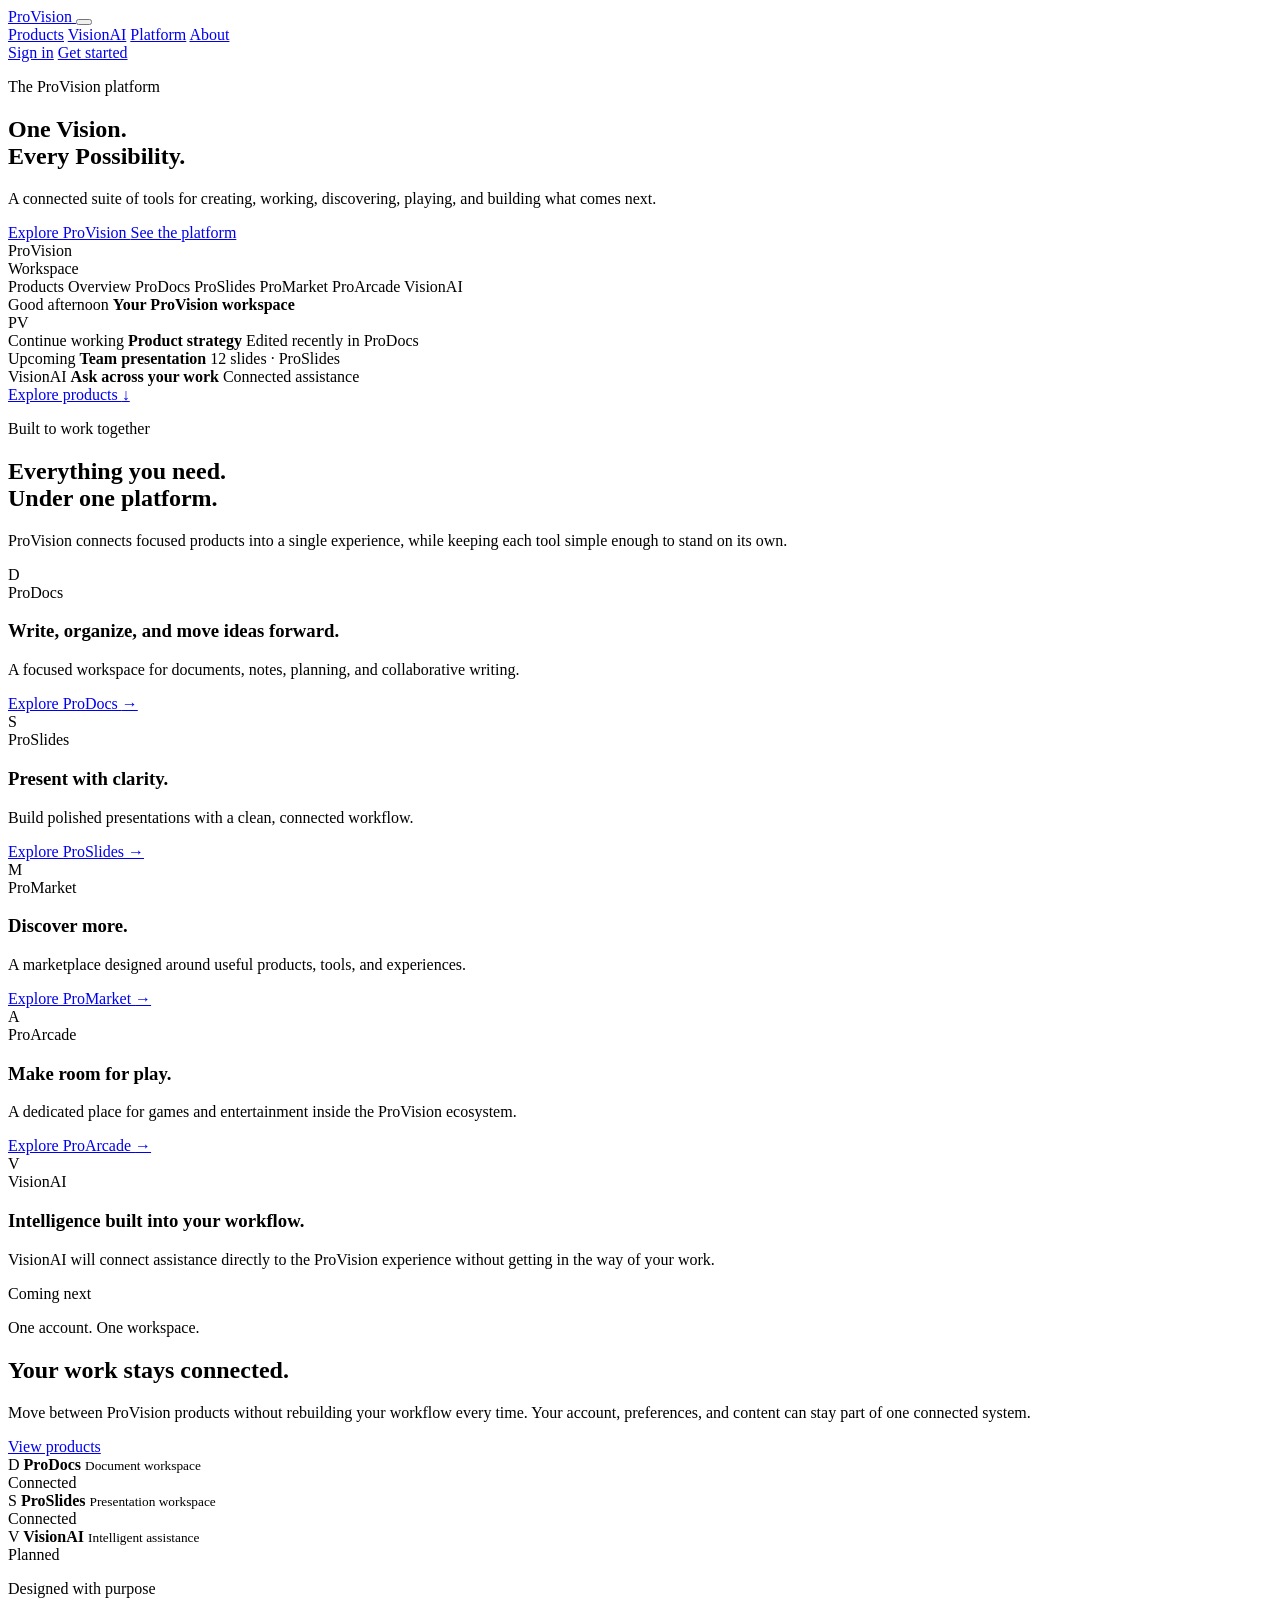
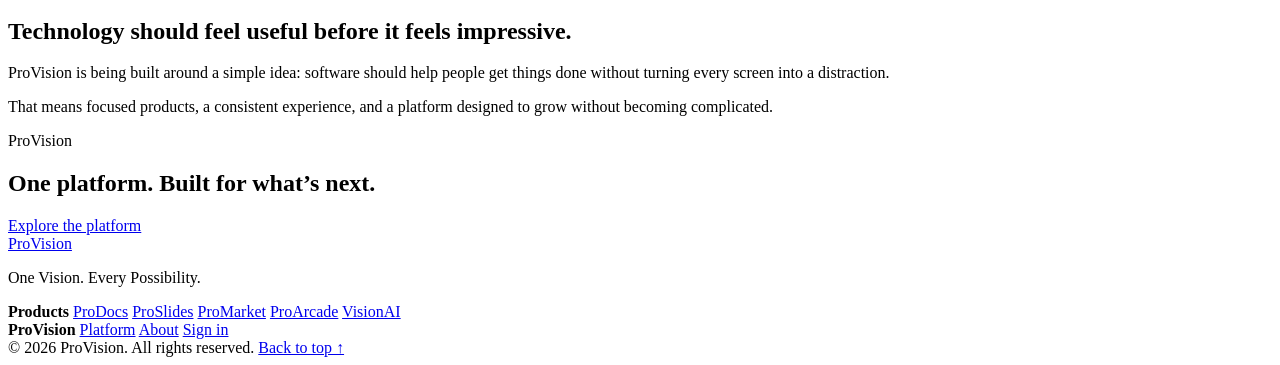
==== index.html @ f3e0b988 "Create index.html for ProVision platform layout This HTML file serves as the main structure for the " ====
<!DOCTYPE html>
<html lang="en">
<head>
  <meta charset="UTF-8" />
  <meta name="viewport" content="width=device-width, initial-scale=1.0" />
  <meta
    name="description"
    content="ProVision brings productivity, creativity, AI, and entertainment into one connected platform."
  />
  <meta name="theme-color" content="#081826" />

  <title>ProVision — One Vision. Every Possibility.</title>

  <link rel="preconnect" href="https://fonts.googleapis.com" />
  <link rel="preconnect" href="https://fonts.gstatic.com" crossorigin />

  <link
    href="https://fonts.googleapis.com/css2?family=Inter:wght@400;500;600;700;800&display=swap"
    rel="stylesheet"
  />

  <link rel="stylesheet" href="styles.css" />
</head>

<body>
  <!-- =========================
       HEADER
  ========================== -->

  <header class="site-header" id="top">
    <div class="shell header-inner">

      <a class="brand" href="#top" aria-label="ProVision home">
        <span class="brand-mark" aria-hidden="true">
          <span></span>
        </span>

        <span class="brand-name">ProVision</span>
      </a>

      <button
        class="menu-toggle"
        id="menuToggle"
        type="button"
        aria-label="Open navigation"
        aria-expanded="false"
        aria-controls="primaryNavigation"
      >
        <span></span>
        <span></span>
      </button>

      <nav
        class="primary-nav"
        id="primaryNavigation"
        aria-label="Primary navigation"
      >
        <a href="#products">Products</a>
        <a href="#visionai">VisionAI</a>
        <a href="#platform">Platform</a>
        <a href="#about">About</a>
      </nav>

      <div class="header-actions">
        <a class="text-link" href="#signin">Sign in</a>

        <a class="button button-small button-primary" href="#products">
          Get started
        </a>
      </div>

    </div>
  </header>


  <main>

    <!-- =========================
         HERO
    ========================== -->

    <section class="hero section-dark">

      <div class="shell hero-inner">

        <div class="hero-copy">

          <p class="eyebrow">
            The ProVision platform
          </p>

          <h1>
            One Vision.<br />
            Every Possibility.
          </h1>

          <p class="hero-description">
            A connected suite of tools for creating, working,
            discovering, playing, and building what comes next.
          </p>

          <div class="hero-actions">

            <a class="button button-primary" href="#products">
              Explore ProVision
            </a>

            <a class="button button-secondary" href="#platform">
              See the platform
            </a>

          </div>

        </div>


        <!-- PRODUCT PREVIEW -->

        <div
          class="hero-product-stage"
          aria-label="Preview of ProVision products"
        >

          <div class="stage-window">

            <div class="stage-topbar">

              <div class="stage-brand">

                <span class="mini-mark"></span>

                <span>
                  ProVision
                </span>

              </div>

              <div class="stage-status">
                Workspace
              </div>

            </div>


            <div class="stage-body">

              <aside
                class="stage-sidebar"
                aria-hidden="true"
              >

                <span class="stage-sidebar-title">
                  Products
                </span>

                <span class="stage-nav-item active">
                  Overview
                </span>

                <span class="stage-nav-item">
                  ProDocs
                </span>

                <span class="stage-nav-item">
                  ProSlides
                </span>

                <span class="stage-nav-item">
                  ProMarket
                </span>

                <span class="stage-nav-item">
                  ProArcade
                </span>

                <span class="stage-nav-item">
                  VisionAI
                </span>

              </aside>


              <div class="stage-content">

                <div class="stage-content-heading">

                  <div>

                    <span class="stage-kicker">
                      Good afternoon
                    </span>

                    <strong>
                      Your ProVision workspace
                    </strong>

                  </div>

                  <span class="stage-avatar">
                    PV
                  </span>

                </div>


                <div class="stage-grid">

                  <div class="stage-card stage-card-large">

                    <span class="stage-label">
                      Continue working
                    </span>

                    <strong>
                      Product strategy
                    </strong>

                    <span class="stage-muted">
                      Edited recently in ProDocs
                    </span>

                    <div
                      class="document-lines"
                      aria-hidden="true"
                    >
                      <span></span>
                      <span></span>
                      <span></span>
                      <span></span>
                    </div>

                  </div>


                  <div class="stage-card">

                    <span class="stage-label">
                      Upcoming
                    </span>

                    <strong>
                      Team presentation
                    </strong>

                    <span class="stage-muted">
                      12 slides · ProSlides
                    </span>

                  </div>


                  <div class="stage-card">

                    <span class="stage-label">
                      VisionAI
                    </span>

                    <strong>
                      Ask across your work
                    </strong>

                    <span class="stage-muted">
                      Connected assistance
                    </span>

                  </div>

                </div>

              </div>

            </div>

          </div>

        </div>


        <a
          class="hero-scroll"
          href="#products"
          aria-label="Scroll to products"
        >

          <span>
            Explore products
          </span>

          <span
            class="scroll-arrow"
            aria-hidden="true"
          >
            ↓
          </span>

        </a>

      </div>

    </section>


    <!-- =========================
         PRODUCTS
    ========================== -->

    <section
      class="products-section"
      id="products"
    >

      <div class="shell">

        <div class="section-heading section-heading-split">

          <div>

            <p class="eyebrow eyebrow-dark">
              Built to work together
            </p>

            <h2>
              Everything you need.<br />
              Under one platform.
            </h2>

          </div>


          <p>
            ProVision connects focused products into a single
            experience, while keeping each tool simple enough
            to stand on its own.
          </p>

        </div>


        <div class="product-grid">

          <!-- PRODOCS -->

          <article class="product-card product-card-featured">

            <div class="product-icon">
              D
            </div>

            <div class="product-card-copy">

              <span class="product-name">
                ProDocs
              </span>

              <h3>
                Write, organize, and move ideas forward.
              </h3>

              <p>
                A focused workspace for documents, notes,
                planning, and collaborative writing.
              </p>

            </div>

            <a href="#" class="card-link">
              Explore ProDocs
              <span>→</span>
            </a>

          </article>


          <!-- PROSLIDES -->

          <article class="product-card">

            <div class="product-icon">
              S
            </div>

            <div class="product-card-copy">

              <span class="product-name">
                ProSlides
              </span>

              <h3>
                Present with clarity.
              </h3>

              <p>
                Build polished presentations with a clean,
                connected workflow.
              </p>

            </div>

            <a href="#" class="card-link">
              Explore ProSlides
              <span>→</span>
            </a>

          </article>


          <!-- PROMARKET -->

          <article class="product-card">

            <div class="product-icon">
              M
            </div>

            <div class="product-card-copy">

              <span class="product-name">
                ProMarket
              </span>

              <h3>
                Discover more.
              </h3>

              <p>
                A marketplace designed around useful products,
                tools, and experiences.
              </p>

            </div>

            <a href="#" class="card-link">
              Explore ProMarket
              <span>→</span>
            </a>

          </article>


          <!-- PROARCADE -->

          <article class="product-card">

            <div class="product-icon">
              A
            </div>

            <div class="product-card-copy">

              <span class="product-name">
                ProArcade
              </span>

              <h3>
                Make room for play.
              </h3>

              <p>
                A dedicated place for games and entertainment
                inside the ProVision ecosystem.
              </p>

            </div>

            <a href="#" class="card-link">
              Explore ProArcade
              <span>→</span>
            </a>

          </article>


          <!-- VISION AI -->

          <article
            class="product-card product-card-ai"
            id="visionai"
          >

            <div class="product-icon">
              V
            </div>

            <div class="product-card-copy">

              <span class="product-name">
                VisionAI
              </span>

              <h3>
                Intelligence built into your workflow.
              </h3>

              <p>
                VisionAI will connect assistance directly
                to the ProVision experience without getting
                in the way of your work.
              </p>

            </div>

            <span class="status-pill">
              Coming next
            </span>

          </article>

        </div>

      </div>

    </section>


    <!-- =========================
         PLATFORM
    ========================== -->

    <section
      class="platform-section section-dark"
      id="platform"
    >

      <div class="shell platform-grid">

        <div class="platform-copy">

          <p class="eyebrow">
            One account. One workspace.
          </p>

          <h2>
            Your work stays connected.
          </h2>

          <p>
            Move between ProVision products without rebuilding
            your workflow every time. Your account, preferences,
            and content can stay part of one connected system.
          </p>

          <a
            class="button button-secondary"
            href="#products"
          >
            View products
          </a>

        </div>


        <div class="platform-panel">

          <div class="connection-row">

            <div class="connection-product">

              <span class="connection-icon">
                D
              </span>

              <span>

                <strong>
                  ProDocs
                </strong>

                <small>
                  Document workspace
                </small>

              </span>

            </div>

            <span class="connection-state">
              Connected
            </span>

          </div>


          <div class="connection-row">

            <div class="connection-product">

              <span class="connection-icon">
                S
              </span>

              <span>

                <strong>
                  ProSlides
                </strong>

                <small>
                  Presentation workspace
                </small>

              </span>

            </div>

            <span class="connection-state">
              Connected
            </span>

          </div>


          <div class="connection-row">

            <div class="connection-product">

              <span class="connection-icon">
                V
              </span>

              <span>

                <strong>
                  VisionAI
                </strong>

                <small>
                  Intelligent assistance
                </small>

              </span>

            </div>

            <span class="connection-state connection-state-muted">
              Planned
            </span>

          </div>

        </div>

      </div>

    </section>


    <!-- =========================
         ABOUT
    ========================== -->

    <section
      class="about-section"
      id="about"
    >

      <div class="shell about-grid">

        <div>

          <p class="eyebrow eyebrow-dark">
            Designed with purpose
          </p>

          <h2>
            Technology should feel useful before it feels impressive.
          </h2>

        </div>


        <div class="about-copy">

          <p>
            ProVision is being built around a simple idea:
            software should help people get things done without
            turning every screen into a distraction.
          </p>

          <p>
            That means focused products, a consistent experience,
            and a platform designed to grow without becoming
            complicated.
          </p>

        </div>

      </div>

    </section>


    <!-- =========================
         CTA
    ========================== -->

    <section class="cta-section">

      <div class="shell">

        <div class="cta-panel">

          <div>

            <p class="eyebrow">
              ProVision
            </p>

            <h2>
              One platform. Built for what’s next.
            </h2>

          </div>

          <a
            class="button button-light"
            href="#products"
          >
            Explore the platform
          </a>

        </div>

      </div>

    </section>

  </main>


  <!-- =========================
       FOOTER
  ========================== -->

  <footer class="site-footer">

    <div class="shell footer-main">

      <div class="footer-brand">

        <a class="brand" href="#top">

          <span
            class="brand-mark"
            aria-hidden="true"
          >
            <span></span>
          </span>

          <span class="brand-name">
            ProVision
          </span>

        </a>

        <p>
          One Vision. Every Possibility.
        </p>

      </div>


      <div class="footer-links">

        <div>

          <strong>
            Products
          </strong>

          <a href="#products">ProDocs</a>
          <a href="#products">ProSlides</a>
          <a href="#products">ProMarket</a>
          <a href="#products">ProArcade</a>
          <a href="#visionai">VisionAI</a>

        </div>


        <div>

          <strong>
            ProVision
          </strong>

          <a href="#platform">Platform</a>
          <a href="#about">About</a>
          <a href="#signin">Sign in</a>

        </div>

      </div>

    </div>


    <div class="shell footer-bottom">

      <span>
        © 2026 ProVision. All rights reserved.
      </span>

      <a href="#top">
        Back to top ↑
      </a>

    </div>

  </footer>


  <script src="script.js"></script>
</body>
</html>
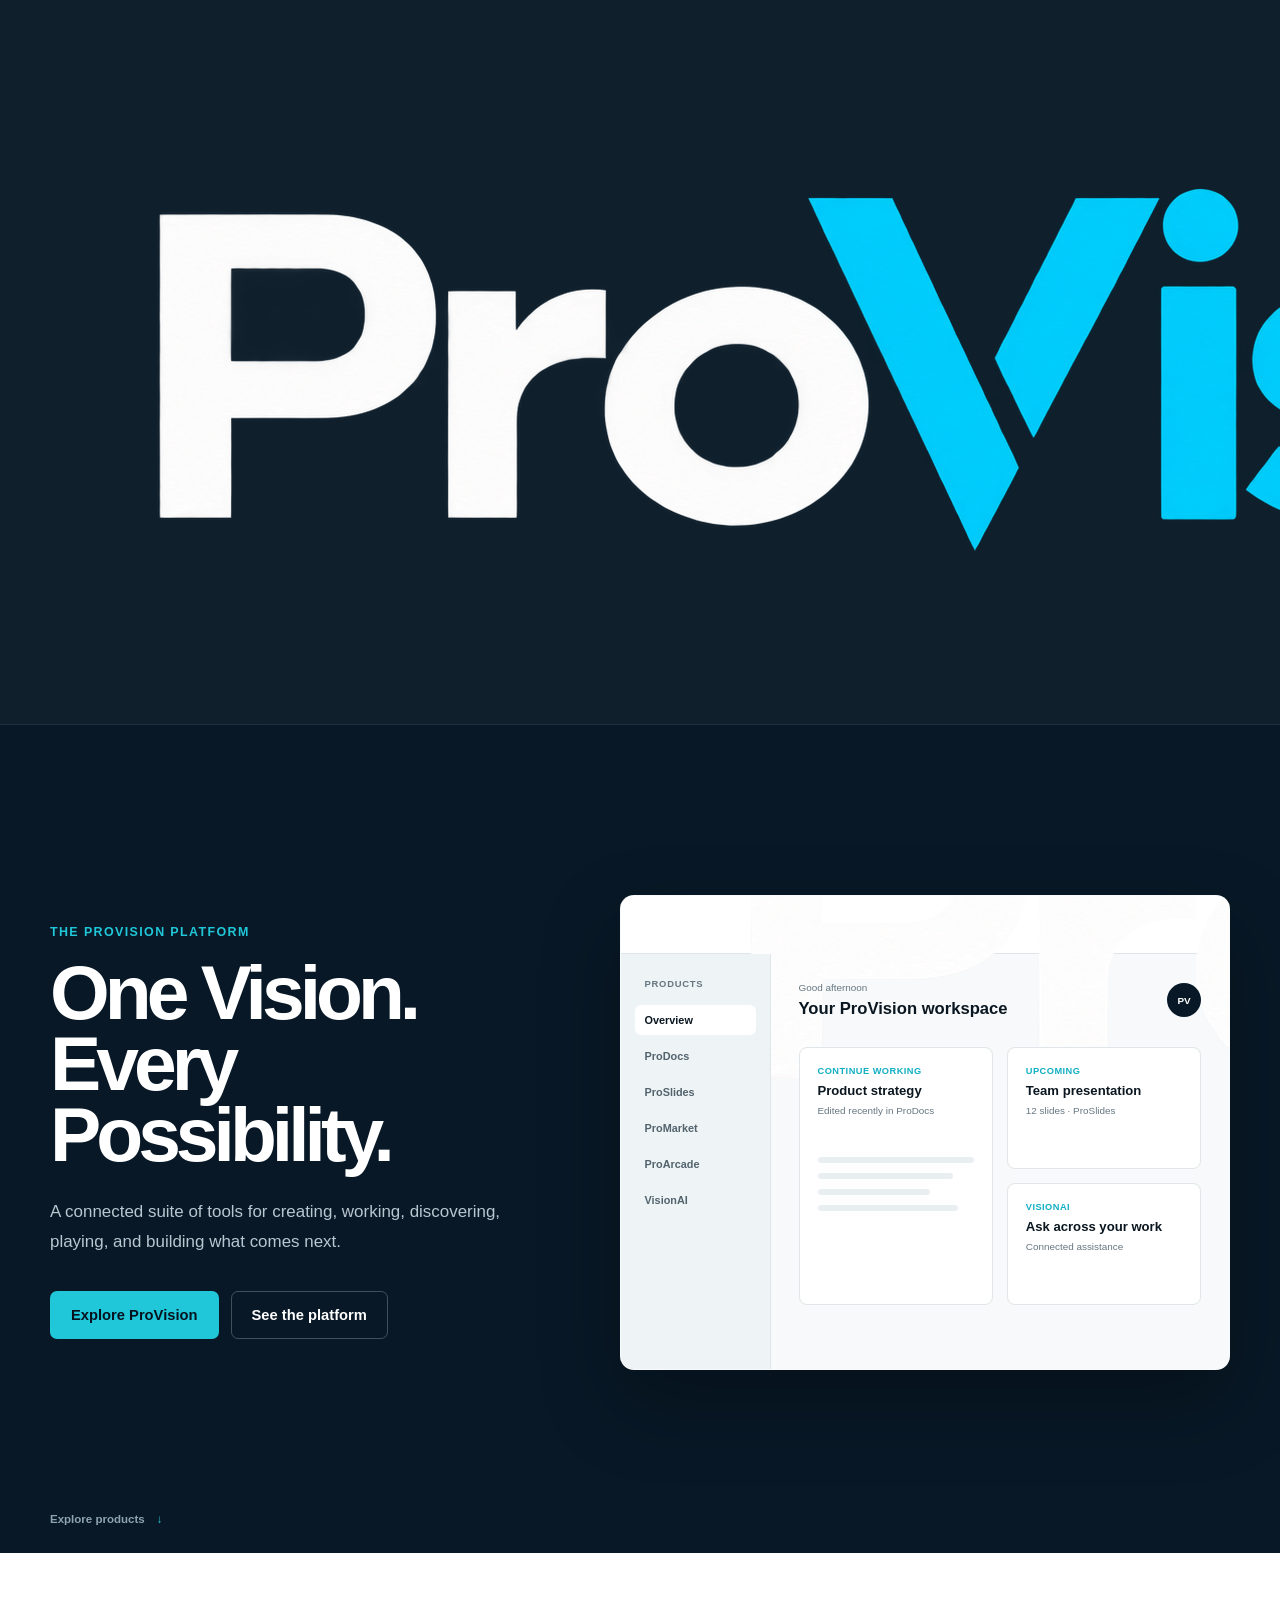
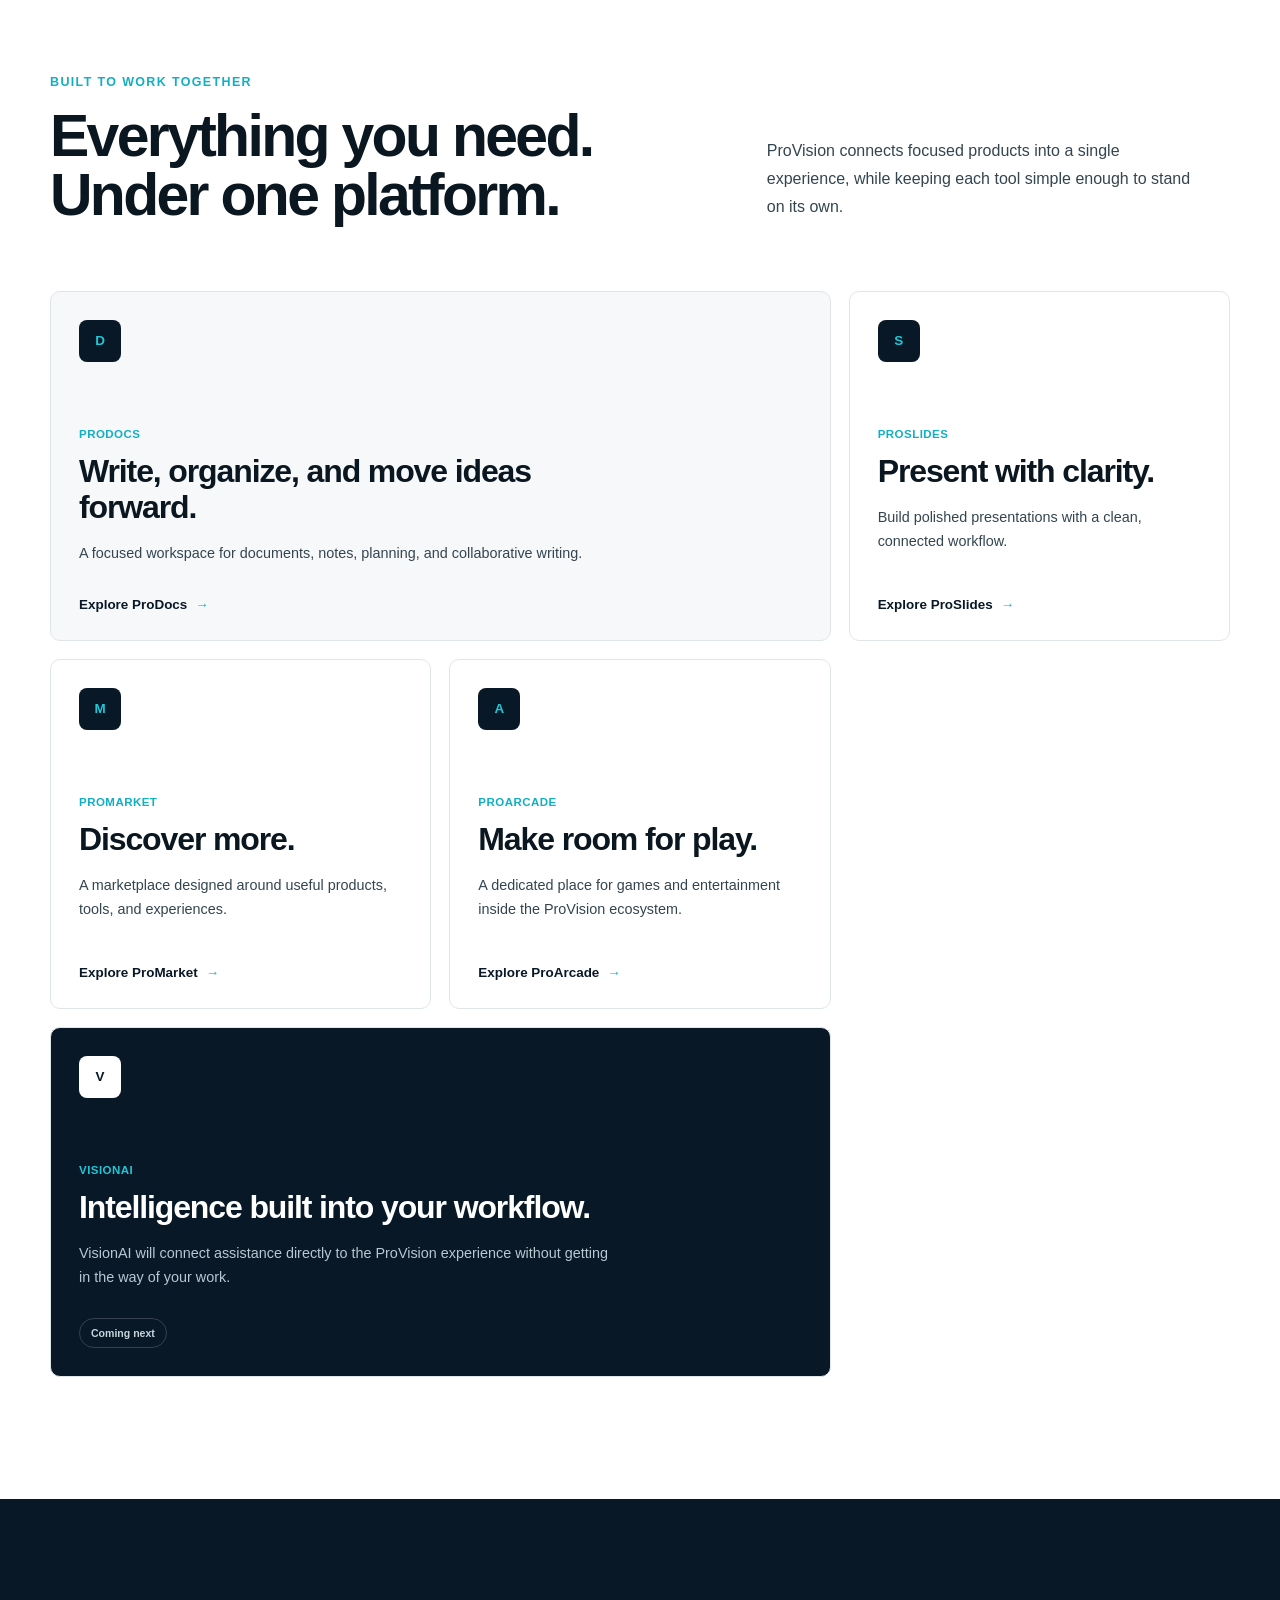
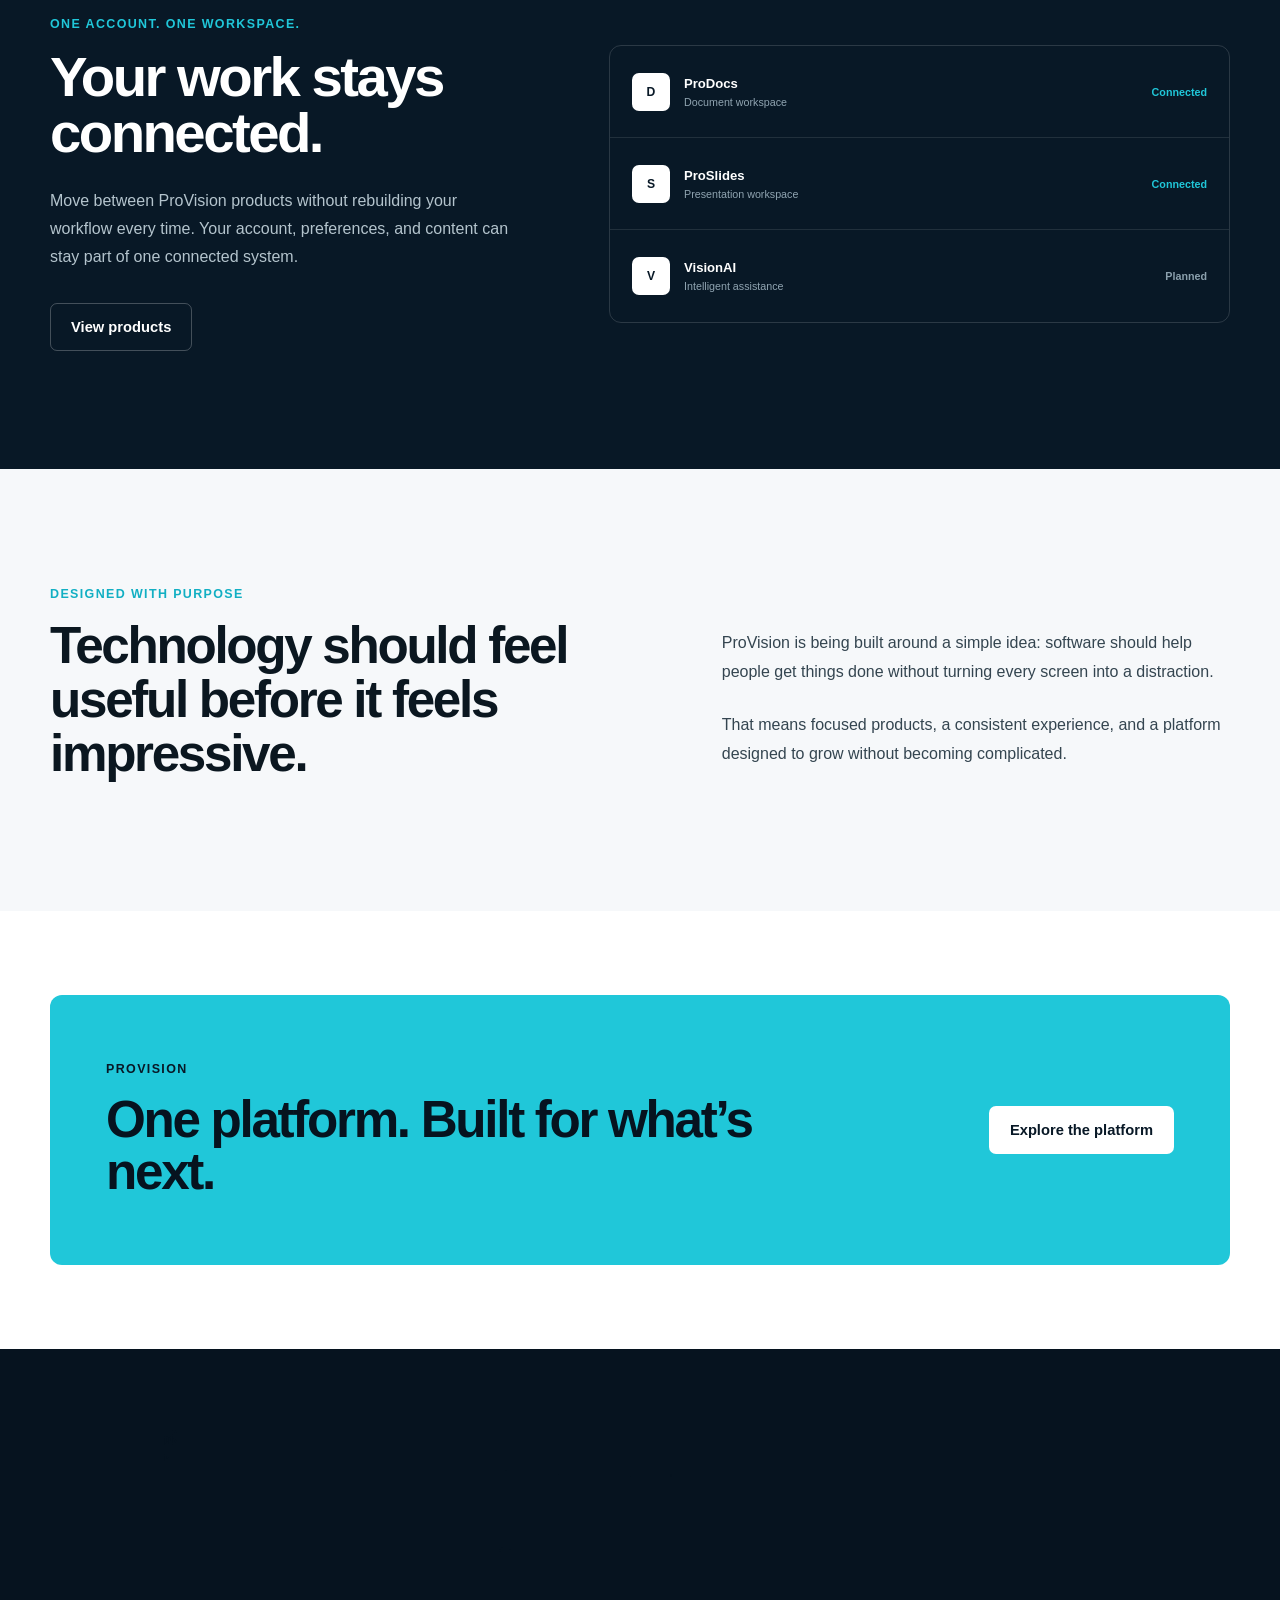
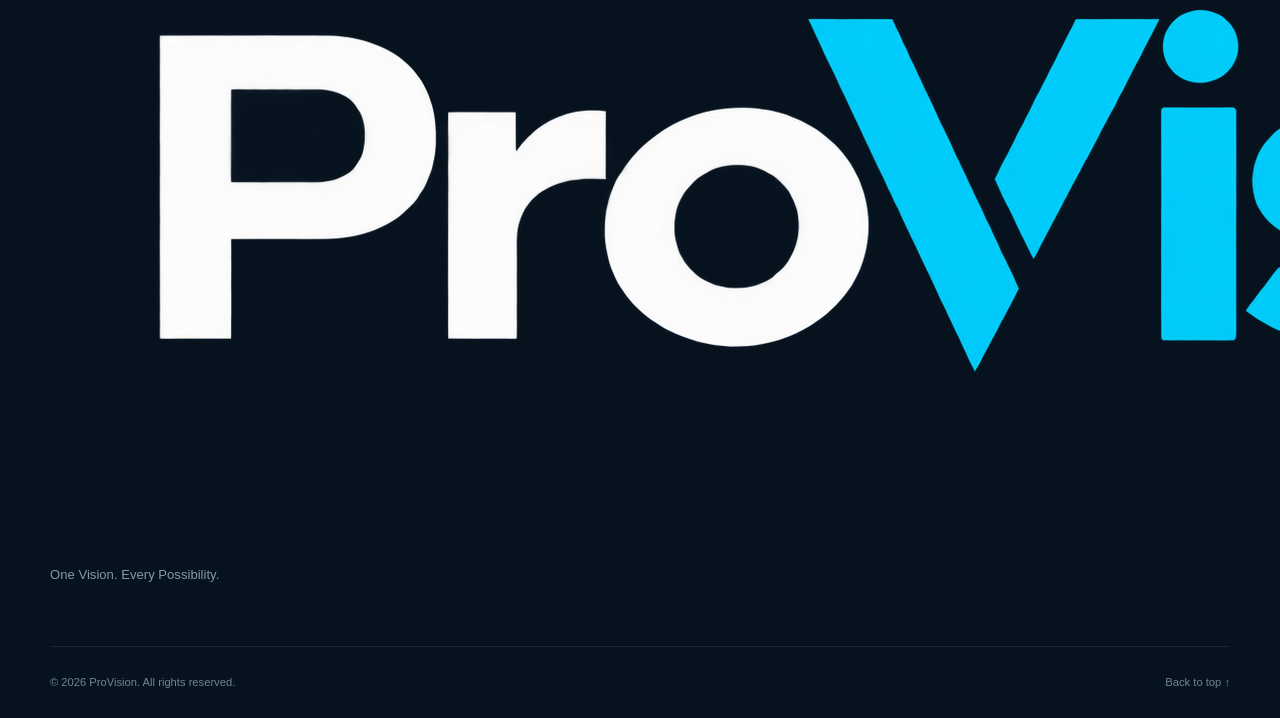
==== commit dbf80558: "Replace brand text with logo images and enhance nav Updated header and footer to use images instead " ====
--- a/index.html
+++ b/index.html
@@ -3,10 +3,12 @@
 <head>
   <meta charset="UTF-8" />
   <meta name="viewport" content="width=device-width, initial-scale=1.0" />
+
   <meta
     name="description"
     content="ProVision brings productivity, creativity, AI, and entertainment into one connected platform."
   />
+
   <meta name="theme-color" content="#081826" />
 
   <title>ProVision — One Vision. Every Possibility.</title>
@@ -23,20 +25,27 @@
 </head>
 
 <body>
+
   <!-- =========================
        HEADER
   ========================== -->
 
   <header class="site-header" id="top">
+
     <div class="shell header-inner">
 
-      <a class="brand" href="#top" aria-label="ProVision home">
-        <span class="brand-mark" aria-hidden="true">
-          <span></span>
-        </span>
-
-        <span class="brand-name">ProVision</span>
+      <a
+        class="brand"
+        href="#top"
+        aria-label="ProVision home"
+      >
+        <img
+          class="brand-logo"
+          src="provision-logo.png"
+          alt="ProVision"
+        />
       </a>
+
 
       <button
         class="menu-toggle"
@@ -46,31 +55,60 @@
         aria-expanded="false"
         aria-controls="primaryNavigation"
       >
+
         <span></span>
         <span></span>
+
       </button>
+
 
       <nav
         class="primary-nav"
         id="primaryNavigation"
         aria-label="Primary navigation"
       >
-        <a href="#products">Products</a>
-        <a href="#visionai">VisionAI</a>
-        <a href="#platform">Platform</a>
-        <a href="#about">About</a>
+
+        <a href="#products">
+          Products
+        </a>
+
+        <a href="#visionai">
+          VisionAI
+        </a>
+
+        <a href="#platform">
+          Platform
+        </a>
+
+        <a href="#about">
+          About
+        </a>
+
       </nav>
 
+
       <div class="header-actions">
-        <a class="text-link" href="#signin">Sign in</a>
-
-        <a class="button button-small button-primary" href="#products">
+
+        <a
+          class="text-link"
+          href="#signin"
+        >
+          Sign in
+        </a>
+
+        <a
+          class="button button-small button-primary"
+          href="#products"
+        >
           Get started
         </a>
+
       </div>
 
     </div>
+
   </header>
+
 
 
   <main>
@@ -101,17 +139,24 @@
 
           <div class="hero-actions">
 
-            <a class="button button-primary" href="#products">
+            <a
+              class="button button-primary"
+              href="#products"
+            >
               Explore ProVision
             </a>
 
-            <a class="button button-secondary" href="#platform">
+            <a
+              class="button button-secondary"
+              href="#platform"
+            >
               See the platform
             </a>
 
           </div>
 
         </div>
+
 
 
         <!-- PRODUCT PREVIEW -->
@@ -127,19 +172,25 @@
 
               <div class="stage-brand">
 
-                <span class="mini-mark"></span>
-
-                <span>
-                  ProVision
+                <span class="stage-logo-background">
+
+                  <img
+                    class="stage-logo"
+                    src="provision-logo.png"
+                    alt="ProVision"
+                  />
+
                 </span>
 
               </div>
+
 
               <div class="stage-status">
                 Workspace
               </div>
 
             </div>
+
 
 
             <div class="stage-body">
@@ -180,6 +231,7 @@
               </aside>
 
 
+
               <div class="stage-content">
 
                 <div class="stage-content-heading">
@@ -196,11 +248,13 @@
 
                   </div>
 
+
                   <span class="stage-avatar">
                     PV
                   </span>
 
                 </div>
+
 
 
                 <div class="stage-grid">
@@ -223,13 +277,16 @@
                       class="document-lines"
                       aria-hidden="true"
                     >
+
                       <span></span>
                       <span></span>
                       <span></span>
                       <span></span>
+
                     </div>
 
                   </div>
+
 
 
                   <div class="stage-card">
@@ -249,6 +306,7 @@
                   </div>
 
 
+
                   <div class="stage-card">
 
                     <span class="stage-label">
@@ -274,6 +332,7 @@
           </div>
 
         </div>
+
 
 
         <a
@@ -300,6 +359,7 @@
     </section>
 
 
+
     <!-- =========================
          PRODUCTS
     ========================== -->
@@ -336,6 +396,7 @@
         </div>
 
 
+
         <div class="product-grid">
 
           <!-- PRODOCS -->
@@ -363,12 +424,16 @@
 
             </div>
 
-            <a href="#" class="card-link">
+            <a
+              href="#"
+              class="card-link"
+            >
               Explore ProDocs
               <span>→</span>
             </a>
 
           </article>
+
 
 
           <!-- PROSLIDES -->
@@ -396,12 +461,16 @@
 
             </div>
 
-            <a href="#" class="card-link">
+            <a
+              href="#"
+              class="card-link"
+            >
               Explore ProSlides
               <span>→</span>
             </a>
 
           </article>
+
 
 
           <!-- PROMARKET -->
@@ -429,12 +498,16 @@
 
             </div>
 
-            <a href="#" class="card-link">
+            <a
+              href="#"
+              class="card-link"
+            >
               Explore ProMarket
               <span>→</span>
             </a>
 
           </article>
+
 
 
           <!-- PROARCADE -->
@@ -462,12 +535,16 @@
 
             </div>
 
-            <a href="#" class="card-link">
+            <a
+              href="#"
+              class="card-link"
+            >
               Explore ProArcade
               <span>→</span>
             </a>
 
           </article>
+
 
 
           <!-- VISION AI -->
@@ -510,6 +587,7 @@
       </div>
 
     </section>
+
 
 
     <!-- =========================
@@ -549,6 +627,7 @@
         </div>
 
 
+
         <div class="platform-panel">
 
           <div class="connection-row">
@@ -580,6 +659,7 @@
           </div>
 
 
+
           <div class="connection-row">
 
             <div class="connection-product">
@@ -609,6 +689,7 @@
           </div>
 
 
+
           <div class="connection-row">
 
             <div class="connection-product">
@@ -642,6 +723,7 @@
       </div>
 
     </section>
+
 
 
     <!-- =========================
@@ -687,6 +769,7 @@
       </div>
 
     </section>
+
 
 
     <!-- =========================
@@ -727,6 +810,7 @@
   </main>
 
 
+
   <!-- =========================
        FOOTER
   ========================== -->
@@ -737,18 +821,17 @@
 
       <div class="footer-brand">
 
-        <a class="brand" href="#top">
-
-          <span
-            class="brand-mark"
-            aria-hidden="true"
-          >
-            <span></span>
-          </span>
-
-          <span class="brand-name">
-            ProVision
-          </span>
+        <a
+          class="brand"
+          href="#top"
+          aria-label="ProVision home"
+        >
+
+          <img
+            class="brand-logo brand-logo-footer"
+            src="provision-logo.png"
+            alt="ProVision"
+          />
 
         </a>
 
@@ -757,6 +840,7 @@
         </p>
 
       </div>
+
 
 
       <div class="footer-links">
@@ -793,6 +877,7 @@
     </div>
 
 
+
     <div class="shell footer-bottom">
 
       <span>
@@ -809,5 +894,6 @@
 
 
   <script src="script.js"></script>
+
 </body>
 </html>
--- a/styles.css
+++ b/styles.css
@@ -0,0 +1,1818 @@
+/* =========================================================
+   PROVISION
+   Main Website
+
+   Brand:
+   Midnight Navy + Cyan + White
+   ========================================================= */
+
+:root {
+  --navy-950: #06131f;
+  --navy-900: #081826;
+  --navy-850: #0b1e2f;
+  --navy-800: #10283c;
+
+  --cyan-500: #20c7d9;
+  --cyan-600: #12afc3;
+  --cyan-100: #dffbff;
+
+  --white: #ffffff;
+  --off-white: #f6f8fa;
+  --surface: #ffffff;
+
+  --ink-900: #0b1720;
+  --ink-700: #344550;
+  --ink-500: #667781;
+
+  --border: #dfe6ea;
+
+  --max-width: 1180px;
+
+  --shadow-soft:
+    0 18px 45px rgba(4, 21, 34, 0.08);
+}
+
+
+/* =========================================================
+   BASE
+   ========================================================= */
+
+* {
+  box-sizing: border-box;
+}
+
+
+html {
+  scroll-behavior: smooth;
+}
+
+
+body {
+  margin: 0;
+  min-width: 320px;
+
+  background: var(--white);
+  color: var(--ink-900);
+
+  font-family:
+    "Inter",
+    -apple-system,
+    BlinkMacSystemFont,
+    "Segoe UI",
+    sans-serif;
+
+  -webkit-font-smoothing: antialiased;
+}
+
+
+body.menu-open {
+  overflow: hidden;
+}
+
+
+a {
+  color: inherit;
+  text-decoration: none;
+}
+
+
+button,
+a {
+  -webkit-tap-highlight-color: transparent;
+}
+
+
+button {
+  font: inherit;
+}
+
+
+.shell {
+  width: min(
+    calc(100% - 48px),
+    var(--max-width)
+  );
+
+  margin: 0 auto;
+}
+
+
+.section-dark {
+  background: var(--navy-900);
+  color: var(--white);
+}
+
+
+/* =========================================================
+   TYPOGRAPHY
+   ========================================================= */
+
+.eyebrow {
+  margin: 0 0 18px;
+
+  color: var(--cyan-500);
+
+  font-size: 0.78rem;
+  font-weight: 700;
+
+  letter-spacing: 0.11em;
+
+  text-transform: uppercase;
+}
+
+
+.eyebrow-dark {
+  color: var(--cyan-600);
+}
+
+
+/* =========================================================
+   BUTTONS
+   ========================================================= */
+
+.button {
+  display: inline-flex;
+
+  min-height: 48px;
+
+  align-items: center;
+  justify-content: center;
+
+  border: 1px solid transparent;
+  border-radius: 7px;
+
+  padding: 0 20px;
+
+  font-size: 0.92rem;
+  font-weight: 700;
+
+  transition:
+    background-color 160ms ease,
+    border-color 160ms ease,
+    color 160ms ease;
+}
+
+
+.button-small {
+  min-height: 40px;
+
+  padding: 0 16px;
+
+  font-size: 0.84rem;
+}
+
+
+.button-primary {
+  background: var(--cyan-500);
+  color: var(--navy-950);
+}
+
+
+.button-primary:hover {
+  background: #3ed1e0;
+}
+
+
+.button-secondary {
+  border-color:
+    rgba(255, 255, 255, 0.24);
+
+  background: transparent;
+
+  color: var(--white);
+}
+
+
+.button-secondary:hover {
+  border-color:
+    rgba(255, 255, 255, 0.42);
+
+  background:
+    rgba(255, 255, 255, 0.05);
+}
+
+
+.button-light {
+  background: var(--white);
+  color: var(--navy-900);
+}
+
+
+.button-light:hover {
+  background: #eff4f6;
+}
+
+
+/* =========================================================
+   HEADER
+   ========================================================= */
+
+.site-header {
+  position: sticky;
+
+  z-index: 50;
+
+  top: 0;
+
+  border-bottom:
+    1px solid rgba(255, 255, 255, 0.08);
+
+  background:
+    rgba(8, 24, 38, 0.97);
+
+  color: var(--white);
+}
+
+
+.header-inner {
+  display: grid;
+
+  min-height: 72px;
+
+  grid-template-columns:
+    1fr
+    auto
+    1fr;
+
+  align-items: center;
+
+  gap: 26px;
+}
+
+
+/* BRAND */
+
+.brand {
+  display: inline-flex;
+
+  width: fit-content;
+
+  align-items: center;
+
+  gap: 11px;
+
+  font-weight: 800;
+}
+
+
+.brand-mark {
+  position: relative;
+
+  display: inline-flex;
+
+  width: 28px;
+  height: 28px;
+
+  align-items: center;
+  justify-content: center;
+
+  border:
+    2px solid var(--cyan-500);
+
+  border-radius: 50%;
+}
+
+
+.brand-mark::before,
+.brand-mark::after,
+.brand-mark span {
+  content: "";
+
+  position: absolute;
+
+  background: var(--cyan-500);
+}
+
+
+.brand-mark::before {
+  width: 2px;
+  height: 12px;
+
+  transform: rotate(45deg);
+}
+
+
+.brand-mark::after {
+  width: 2px;
+  height: 12px;
+
+  transform: rotate(-45deg);
+}
+
+
+.brand-mark span {
+  width: 6px;
+  height: 6px;
+
+  border-radius: 50%;
+}
+
+
+.brand-name {
+  font-size: 1rem;
+
+  letter-spacing: -0.02em;
+}
+
+
+/* NAVIGATION */
+
+.primary-nav {
+  display: flex;
+
+  align-items: center;
+
+  gap: 28px;
+}
+
+
+.primary-nav a,
+.text-link {
+  color: #d5e0e7;
+
+  font-size: 0.88rem;
+  font-weight: 600;
+
+  transition:
+    color 150ms ease;
+}
+
+
+.primary-nav a:hover,
+.text-link:hover {
+  color: var(--white);
+}
+
+
+.header-actions {
+  display: flex;
+
+  align-items: center;
+  justify-content: flex-end;
+
+  gap: 20px;
+}
+
+
+/* MOBILE MENU */
+
+.menu-toggle {
+  display: none;
+
+  width: 42px;
+  height: 42px;
+
+  align-items: center;
+  justify-content: center;
+
+  border: 0;
+
+  background: transparent;
+
+  cursor: pointer;
+}
+
+
+.menu-toggle span {
+  position: absolute;
+
+  width: 20px;
+  height: 2px;
+
+  background: var(--white);
+
+  transition:
+    transform 180ms ease;
+}
+
+
+.menu-toggle span:first-child {
+  transform:
+    translateY(-4px);
+}
+
+
+.menu-toggle span:last-child {
+  transform:
+    translateY(4px);
+}
+
+
+.menu-toggle[aria-expanded="true"]
+span:first-child {
+  transform:
+    rotate(45deg);
+}
+
+
+.menu-toggle[aria-expanded="true"]
+span:last-child {
+  transform:
+    rotate(-45deg);
+}
+
+
+/* =========================================================
+   HERO
+   ========================================================= */
+
+.hero {
+  overflow: hidden;
+}
+
+
+.hero-inner {
+  position: relative;
+
+  display: grid;
+
+  min-height:
+    calc(100vh - 72px);
+
+  grid-template-columns:
+    minmax(0, 0.9fr)
+    minmax(560px, 1.1fr);
+
+  align-items: center;
+
+  gap: 70px;
+
+  padding-top: 76px;
+  padding-bottom: 90px;
+}
+
+
+.hero-copy {
+  position: relative;
+
+  z-index: 2;
+}
+
+
+.hero h1 {
+  max-width: 720px;
+
+  margin: 0;
+
+  font-size:
+    clamp(
+      3.6rem,
+      6vw,
+      6.5rem
+    );
+
+  font-weight: 800;
+
+  letter-spacing: -0.065em;
+
+  line-height: 0.92;
+}
+
+
+.hero-description {
+  max-width: 600px;
+
+  margin:
+    28px
+    0
+    0;
+
+  color: #b8c7d0;
+
+  font-size: 1.06rem;
+
+  line-height: 1.75;
+}
+
+
+.hero-actions {
+  display: flex;
+
+  flex-wrap: wrap;
+
+  gap: 12px;
+
+  margin-top: 34px;
+}
+
+
+/* =========================================================
+   HERO PRODUCT PREVIEW
+   ========================================================= */
+
+.hero-product-stage {
+  position: relative;
+}
+
+
+.hero-product-stage::before {
+  content: "";
+
+  position: absolute;
+
+  width: 360px;
+  height: 360px;
+
+  top: 50%;
+  left: 45%;
+
+  border:
+    1px solid rgba(32, 199, 217, 0.15);
+
+  border-radius: 50%;
+
+  transform:
+    translate(-50%, -50%);
+}
+
+
+.stage-window {
+  position: relative;
+
+  overflow: hidden;
+
+  border:
+    1px solid rgba(255, 255, 255, 0.16);
+
+  border-radius: 14px;
+
+  background: #f7f9fa;
+
+  box-shadow:
+    0 32px 80px rgba(0, 0, 0, 0.26);
+
+  color: var(--ink-900);
+}
+
+
+/* TOPBAR */
+
+.stage-topbar {
+  display: flex;
+
+  height: 58px;
+
+  align-items: center;
+  justify-content: space-between;
+
+  border-bottom:
+    1px solid #dfe6e9;
+
+  padding: 0 20px;
+
+  background: var(--white);
+}
+
+
+.stage-brand {
+  display: inline-flex;
+
+  align-items: center;
+
+  gap: 9px;
+
+  font-size: 0.78rem;
+  font-weight: 800;
+}
+
+
+.mini-mark {
+  width: 10px;
+  height: 10px;
+
+  border:
+    2px solid var(--cyan-600);
+
+  border-radius: 50%;
+}
+
+
+.stage-status {
+  color: var(--ink-500);
+
+  font-size: 0.68rem;
+  font-weight: 600;
+}
+
+
+/* BODY */
+
+.stage-body {
+  display: grid;
+
+  min-height: 415px;
+
+  grid-template-columns:
+    150px
+    1fr;
+}
+
+
+/* SIDEBAR */
+
+.stage-sidebar {
+  display: flex;
+
+  flex-direction: column;
+
+  gap: 6px;
+
+  border-right:
+    1px solid #dfe6e9;
+
+  padding: 24px 14px;
+
+  background: #eef3f5;
+}
+
+
+.stage-sidebar-title {
+  margin:
+    0
+    10px
+    10px;
+
+  color: var(--ink-500);
+
+  font-size: 0.59rem;
+  font-weight: 800;
+
+  letter-spacing: 0.08em;
+
+  text-transform: uppercase;
+}
+
+
+.stage-nav-item {
+  border-radius: 6px;
+
+  padding: 9px 10px;
+
+  color: #52636d;
+
+  font-size: 0.68rem;
+  font-weight: 600;
+}
+
+
+.stage-nav-item.active {
+  background: var(--white);
+
+  color: var(--ink-900);
+}
+
+
+/* CONTENT */
+
+.stage-content {
+  padding: 28px;
+}
+
+
+.stage-content-heading {
+  display: flex;
+
+  align-items: center;
+  justify-content: space-between;
+
+  gap: 18px;
+}
+
+
+.stage-content-heading > div {
+  display: flex;
+
+  flex-direction: column;
+
+  gap: 6px;
+}
+
+
+.stage-kicker {
+  color: var(--ink-500);
+
+  font-size: 0.62rem;
+}
+
+
+.stage-content-heading strong {
+  font-size: 1.04rem;
+}
+
+
+.stage-avatar {
+  display: inline-flex;
+
+  width: 34px;
+  height: 34px;
+
+  align-items: center;
+  justify-content: center;
+
+  border-radius: 50%;
+
+  background: var(--navy-900);
+
+  color: var(--white);
+
+  font-size: 0.62rem;
+  font-weight: 800;
+}
+
+
+.stage-grid {
+  display: grid;
+
+  grid-template-columns:
+    1fr
+    1fr;
+
+  gap: 14px;
+
+  margin-top: 28px;
+}
+
+
+.stage-card {
+  display: flex;
+
+  min-height: 122px;
+
+  flex-direction: column;
+
+  gap: 7px;
+
+  border:
+    1px solid #dfe5e8;
+
+  border-radius: 8px;
+
+  padding: 18px;
+
+  background: var(--white);
+}
+
+
+.stage-card-large {
+  grid-row: span 2;
+
+  min-height: 258px;
+}
+
+
+.stage-label {
+  color: var(--cyan-600);
+
+  font-size: 0.58rem;
+  font-weight: 800;
+
+  letter-spacing: 0.05em;
+
+  text-transform: uppercase;
+}
+
+
+.stage-card strong {
+  font-size: 0.82rem;
+}
+
+
+.stage-muted {
+  color: var(--ink-500);
+
+  font-size: 0.62rem;
+}
+
+
+/* FAKE DOCUMENT */
+
+.document-lines {
+  display: flex;
+
+  flex-direction: column;
+
+  gap: 10px;
+
+  margin-top: 34px;
+}
+
+
+.document-lines span {
+  display: block;
+
+  height: 6px;
+
+  border-radius: 10px;
+
+  background: #e9eef0;
+}
+
+
+.document-lines span:nth-child(2) {
+  width: 87%;
+}
+
+
+.document-lines span:nth-child(3) {
+  width: 72%;
+}
+
+
+.document-lines span:nth-child(4) {
+  width: 90%;
+}
+
+
+/* HERO SCROLL */
+
+.hero-scroll {
+  position: absolute;
+
+  bottom: 28px;
+  left: 0;
+
+  display: inline-flex;
+
+  align-items: center;
+
+  gap: 12px;
+
+  color: #8ea3b0;
+
+  font-size: 0.72rem;
+  font-weight: 600;
+}
+
+
+.scroll-arrow {
+  color: var(--cyan-500);
+}
+
+
+/* =========================================================
+   PRODUCTS
+   ========================================================= */
+
+.products-section {
+  padding: 122px 0;
+
+  background: var(--white);
+}
+
+
+.section-heading-split {
+  display: grid;
+
+  grid-template-columns:
+    1.15fr
+    0.85fr;
+
+  align-items: end;
+
+  gap: 90px;
+}
+
+
+.section-heading h2,
+.platform-copy h2,
+.about-section h2,
+.cta-panel h2 {
+  margin: 0;
+
+  letter-spacing: -0.045em;
+}
+
+
+.section-heading h2 {
+  max-width: 720px;
+
+  font-size:
+    clamp(
+      2.6rem,
+      4.6vw,
+      4.7rem
+    );
+
+  line-height: 1;
+}
+
+
+.section-heading-split > p {
+  max-width: 430px;
+
+  margin:
+    0
+    0
+    4px;
+
+  color: var(--ink-700);
+
+  font-size: 1rem;
+
+  line-height: 1.75;
+}
+
+
+/* PRODUCT GRID */
+
+.product-grid {
+  display: grid;
+
+  grid-template-columns:
+    repeat(12, 1fr);
+
+  gap: 18px;
+
+  margin-top: 66px;
+}
+
+
+.product-card {
+  position: relative;
+
+  display: flex;
+
+  min-height: 350px;
+
+  grid-column: span 4;
+
+  flex-direction: column;
+
+  border:
+    1px solid var(--border);
+
+  border-radius: 10px;
+
+  padding: 28px;
+
+  background: var(--surface);
+
+  transition:
+    border-color 160ms ease,
+    box-shadow 160ms ease;
+}
+
+
+/*
+   Very subtle interaction.
+   No giant lift or glow.
+*/
+
+.product-card:hover {
+  border-color: #c9d5da;
+
+  box-shadow:
+    var(--shadow-soft);
+}
+
+
+.product-card-featured {
+  grid-column: span 8;
+
+  background: var(--off-white);
+}
+
+
+.product-card-ai {
+  grid-column: span 8;
+
+  background: var(--navy-900);
+
+  color: var(--white);
+}
+
+
+/* ICON */
+
+.product-icon {
+  display: inline-flex;
+
+  width: 42px;
+  height: 42px;
+
+  align-items: center;
+  justify-content: center;
+
+  border-radius: 8px;
+
+  background: var(--navy-900);
+
+  color: var(--cyan-500);
+
+  font-size: 0.84rem;
+  font-weight: 800;
+}
+
+
+.product-card-ai .product-icon {
+  background: var(--white);
+
+  color: var(--navy-900);
+}
+
+
+/* CARD COPY */
+
+.product-card-copy {
+  margin-top: 62px;
+}
+
+
+.product-name {
+  color: var(--cyan-600);
+
+  font-size: 0.72rem;
+  font-weight: 800;
+
+  letter-spacing: 0.04em;
+
+  text-transform: uppercase;
+}
+
+
+.product-card-ai .product-name {
+  color: var(--cyan-500);
+}
+
+
+.product-card h3 {
+  max-width: 560px;
+
+  margin:
+    11px
+    0
+    0;
+
+  font-size:
+    clamp(
+      1.55rem,
+      2.5vw,
+      2.2rem
+    );
+
+  letter-spacing: -0.035em;
+
+  line-height: 1.13;
+}
+
+
+.product-card p {
+  max-width: 540px;
+
+  margin:
+    16px
+    0
+    0;
+
+  color: var(--ink-700);
+
+  font-size: 0.9rem;
+
+  line-height: 1.7;
+}
+
+
+.product-card-ai p {
+  color: #b8c7d0;
+}
+
+
+/* CARD LINK */
+
+.card-link {
+  display: inline-flex;
+
+  width: fit-content;
+
+  align-items: center;
+
+  gap: 8px;
+
+  margin-top: auto;
+
+  padding-top: 28px;
+
+  color: var(--navy-900);
+
+  font-size: 0.84rem;
+  font-weight: 800;
+}
+
+
+.card-link span {
+  color: var(--cyan-600);
+}
+
+
+/* STATUS */
+
+.status-pill {
+  width: fit-content;
+
+  margin-top: auto;
+
+  border:
+    1px solid rgba(255, 255, 255, 0.18);
+
+  border-radius: 100px;
+
+  padding: 8px 11px;
+
+  color: #c7d4db;
+
+  font-size: 0.66rem;
+  font-weight: 700;
+}
+
+
+/* =========================================================
+   PLATFORM
+   ========================================================= */
+
+.platform-section {
+  padding: 118px 0;
+}
+
+
+.platform-grid {
+  display: grid;
+
+  grid-template-columns:
+    0.85fr
+    1.15fr;
+
+  align-items: center;
+
+  gap: 100px;
+}
+
+
+.platform-copy h2 {
+  max-width: 560px;
+
+  font-size:
+    clamp(
+      2.6rem,
+      4.4vw,
+      4.5rem
+    );
+
+  line-height: 1;
+}
+
+
+.platform-copy > p:not(.eyebrow) {
+  max-width: 530px;
+
+  margin:
+    26px
+    0
+    32px;
+
+  color: #b4c4cd;
+
+  line-height: 1.75;
+}
+
+
+/* CONNECTION PANEL */
+
+.platform-panel {
+  overflow: hidden;
+
+  border:
+    1px solid rgba(255, 255, 255, 0.14);
+
+  border-radius: 12px;
+}
+
+
+.connection-row {
+  display: flex;
+
+  min-height: 92px;
+
+  align-items: center;
+  justify-content: space-between;
+
+  gap: 24px;
+
+  border-bottom:
+    1px solid rgba(255, 255, 255, 0.1);
+
+  padding: 18px 22px;
+}
+
+
+.connection-row:last-child {
+  border-bottom: 0;
+}
+
+
+.connection-product {
+  display: flex;
+
+  align-items: center;
+
+  gap: 14px;
+}
+
+
+.connection-icon {
+  display: inline-flex;
+
+  width: 38px;
+  height: 38px;
+
+  align-items: center;
+  justify-content: center;
+
+  border-radius: 7px;
+
+  background: var(--white);
+
+  color: var(--navy-900);
+
+  font-size: 0.76rem;
+  font-weight: 800;
+}
+
+
+.connection-product > span:last-child {
+  display: flex;
+
+  flex-direction: column;
+
+  gap: 5px;
+}
+
+
+.connection-product strong {
+  font-size: 0.82rem;
+}
+
+
+.connection-product small {
+  color: #90a4b1;
+
+  font-size: 0.67rem;
+}
+
+
+.connection-state {
+  color: var(--cyan-500);
+
+  font-size: 0.67rem;
+  font-weight: 700;
+}
+
+
+.connection-state-muted {
+  color: #8ba0ad;
+}
+
+
+/* =========================================================
+   ABOUT
+   ========================================================= */
+
+.about-section {
+  padding: 118px 0;
+
+  background: var(--off-white);
+}
+
+
+.about-grid {
+  display: grid;
+
+  grid-template-columns:
+    1.05fr
+    0.95fr;
+
+  gap: 110px;
+}
+
+
+.about-section h2 {
+  max-width: 700px;
+
+  font-size:
+    clamp(
+      2.5rem,
+      4vw,
+      4.2rem
+    );
+
+  line-height: 1.05;
+}
+
+
+.about-copy {
+  padding-top: 42px;
+}
+
+
+.about-copy p {
+  margin:
+    0
+    0
+    24px;
+
+  color: var(--ink-700);
+
+  font-size: 1rem;
+
+  line-height: 1.8;
+}
+
+
+/* =========================================================
+   CTA
+   ========================================================= */
+
+.cta-section {
+  padding: 84px 0;
+
+  background: var(--white);
+}
+
+
+.cta-panel {
+  display: flex;
+
+  min-height: 270px;
+
+  align-items: center;
+  justify-content: space-between;
+
+  gap: 50px;
+
+  border-radius: 12px;
+
+  padding: 56px;
+
+  background: var(--cyan-500);
+
+  color: var(--navy-950);
+}
+
+
+.cta-panel .eyebrow {
+  color: var(--navy-900);
+}
+
+
+.cta-panel h2 {
+  max-width: 700px;
+
+  font-size:
+    clamp(
+      2.4rem,
+      4vw,
+      4.1rem
+    );
+
+  line-height: 1;
+}
+
+
+/* =========================================================
+   FOOTER
+   ========================================================= */
+
+.site-footer {
+  background: var(--navy-950);
+
+  color: var(--white);
+}
+
+
+.footer-main {
+  display: grid;
+
+  grid-template-columns:
+    1fr
+    auto;
+
+  gap: 80px;
+
+  padding-top: 72px;
+  padding-bottom: 64px;
+}
+
+
+.footer-brand p {
+  margin:
+    18px
+    0
+    0;
+
+  color: #8499a7;
+
+  font-size: 0.82rem;
+}
+
+
+.footer-links {
+  display: grid;
+
+  grid-template-columns:
+    repeat(
+      2,
+      minmax(130px, 1fr)
+    );
+
+  gap: 70px;
+}
+
+
+.footer-links > div {
+  display: flex;
+
+  flex-direction: column;
+
+  gap: 13px;
+}
+
+
+.footer-links strong {
+  margin-bottom: 4px;
+
+  color: #d9e3e9;
+
+  font-size: 0.72rem;
+}
+
+
+.footer-links a {
+  color: #8499a7;
+
+  font-size: 0.77rem;
+}
+
+
+.footer-links a:hover {
+  color: var(--white);
+}
+
+
+.footer-bottom {
+  display: flex;
+
+  min-height: 72px;
+
+  align-items: center;
+  justify-content: space-between;
+
+  gap: 24px;
+
+  border-top:
+    1px solid rgba(255, 255, 255, 0.08);
+
+  color: #6e8594;
+
+  font-size: 0.7rem;
+}
+
+
+/* =========================================================
+   TABLET
+   ========================================================= */
+
+@media (max-width: 1020px) {
+
+  .header-inner {
+    grid-template-columns:
+      1fr
+      auto;
+  }
+
+
+  .primary-nav {
+    display: none;
+  }
+
+
+  .hero-inner {
+    min-height: auto;
+
+    grid-template-columns: 1fr;
+
+    gap: 60px;
+
+    padding-top: 100px;
+    padding-bottom: 120px;
+  }
+
+
+  .hero-copy {
+    max-width: 760px;
+  }
+
+
+  .hero-product-stage {
+    max-width: 760px;
+  }
+
+
+  .hero-scroll {
+    left: 0;
+  }
+
+
+  .product-card,
+  .product-card-featured,
+  .product-card-ai {
+    grid-column: span 6;
+  }
+
+
+  .platform-grid,
+  .about-grid {
+    grid-template-columns: 1fr;
+
+    gap: 64px;
+  }
+
+
+  .platform-panel {
+    max-width: 760px;
+  }
+
+
+  .about-copy {
+    max-width: 700px;
+
+    padding-top: 0;
+  }
+
+}
+
+
+/* =========================================================
+   MOBILE
+   ========================================================= */
+
+@media (max-width: 760px) {
+
+  .shell {
+    width:
+      min(
+        calc(100% - 32px),
+        var(--max-width)
+      );
+  }
+
+
+  .site-header {
+    position: sticky;
+  }
+
+
+  .header-inner {
+    min-height: 64px;
+  }
+
+
+  .header-actions {
+    display: none;
+  }
+
+
+  .menu-toggle {
+    position: relative;
+
+    display: inline-flex;
+
+    justify-self: end;
+  }
+
+
+  .primary-nav {
+    position: fixed;
+
+    top: 64px;
+    right: 0;
+    left: 0;
+
+    display: none;
+
+    flex-direction: column;
+
+    align-items: stretch;
+
+    gap: 0;
+
+    border-top:
+      1px solid rgba(255, 255, 255, 0.08);
+
+    background: var(--navy-900);
+
+    padding:
+      12px
+      16px
+      18px;
+  }
+
+
+  .primary-nav.open {
+    display: flex;
+  }
+
+
+  .primary-nav a {
+    border-bottom:
+      1px solid rgba(255, 255, 255, 0.07);
+
+    padding:
+      15px
+      4px;
+  }
+
+
+  /* HERO */
+
+  .hero-inner {
+    gap: 46px;
+
+    padding-top: 74px;
+    padding-bottom: 104px;
+  }
+
+
+  .hero h1 {
+    font-size:
+      clamp(
+        3.2rem,
+        16vw,
+        5rem
+      );
+  }
+
+
+  .hero-description {
+    font-size: 0.98rem;
+  }
+
+
+  /* PRODUCT PREVIEW */
+
+  .stage-body {
+    min-height: 360px;
+
+    grid-template-columns: 1fr;
+  }
+
+
+  .stage-sidebar {
+    display: none;
+  }
+
+
+  .stage-content {
+    padding: 22px;
+  }
+
+
+  /* SECTION HEADINGS */
+
+  .section-heading-split {
+    grid-template-columns: 1fr;
+
+    gap: 28px;
+  }
+
+
+  .products-section,
+  .platform-section,
+  .about-section {
+    padding: 88px 0;
+  }
+
+
+  /* PRODUCTS */
+
+  .product-grid {
+    margin-top: 46px;
+  }
+
+
+  .product-card,
+  .product-card-featured,
+  .product-card-ai {
+    min-height: 320px;
+
+    grid-column: span 12;
+  }
+
+
+  .product-card-copy {
+    margin-top: 48px;
+  }
+
+
+  /* CTA */
+
+  .cta-section {
+    padding: 58px 0;
+  }
+
+
+  .cta-panel {
+    min-height: 0;
+
+    flex-direction: column;
+
+    align-items: flex-start;
+
+    padding: 38px 28px;
+  }
+
+
+  /* FOOTER */
+
+  .footer-main {
+    grid-template-columns: 1fr;
+
+    gap: 46px;
+  }
+
+
+  .footer-links {
+    gap: 34px;
+  }
+
+
+  .footer-bottom {
+    min-height: 88px;
+
+    flex-direction: column;
+
+    align-items: flex-start;
+    justify-content: center;
+  }
+
+}
+
+
+/* =========================================================
+   SMALL MOBILE
+   ========================================================= */
+
+@media (max-width: 500px) {
+
+  .stage-grid {
+    grid-template-columns: 1fr;
+  }
+
+
+  .stage-card-large {
+    grid-row: auto;
+
+    min-height: 190px;
+  }
+
+
+  .stage-card {
+    min-height: 110px;
+  }
+
+
+  .document-lines {
+    margin-top: 22px;
+  }
+
+
+  .footer-links {
+    grid-template-columns: 1fr;
+  }
+
+}
+
+
+/* =========================================================
+   ACCESSIBILITY
+   ========================================================= */
+
+@media (prefers-reduced-motion: reduce) {
+
+  html {
+    scroll-behavior: auto;
+  }
+
+
+  *,
+  *::before,
+  *::after {
+    transition-duration:
+      0.01ms !important;
+
+    animation-duration:
+      0.01ms !important;
+
+    animation-iteration-count:
+      1 !important;
+  }
+
+}
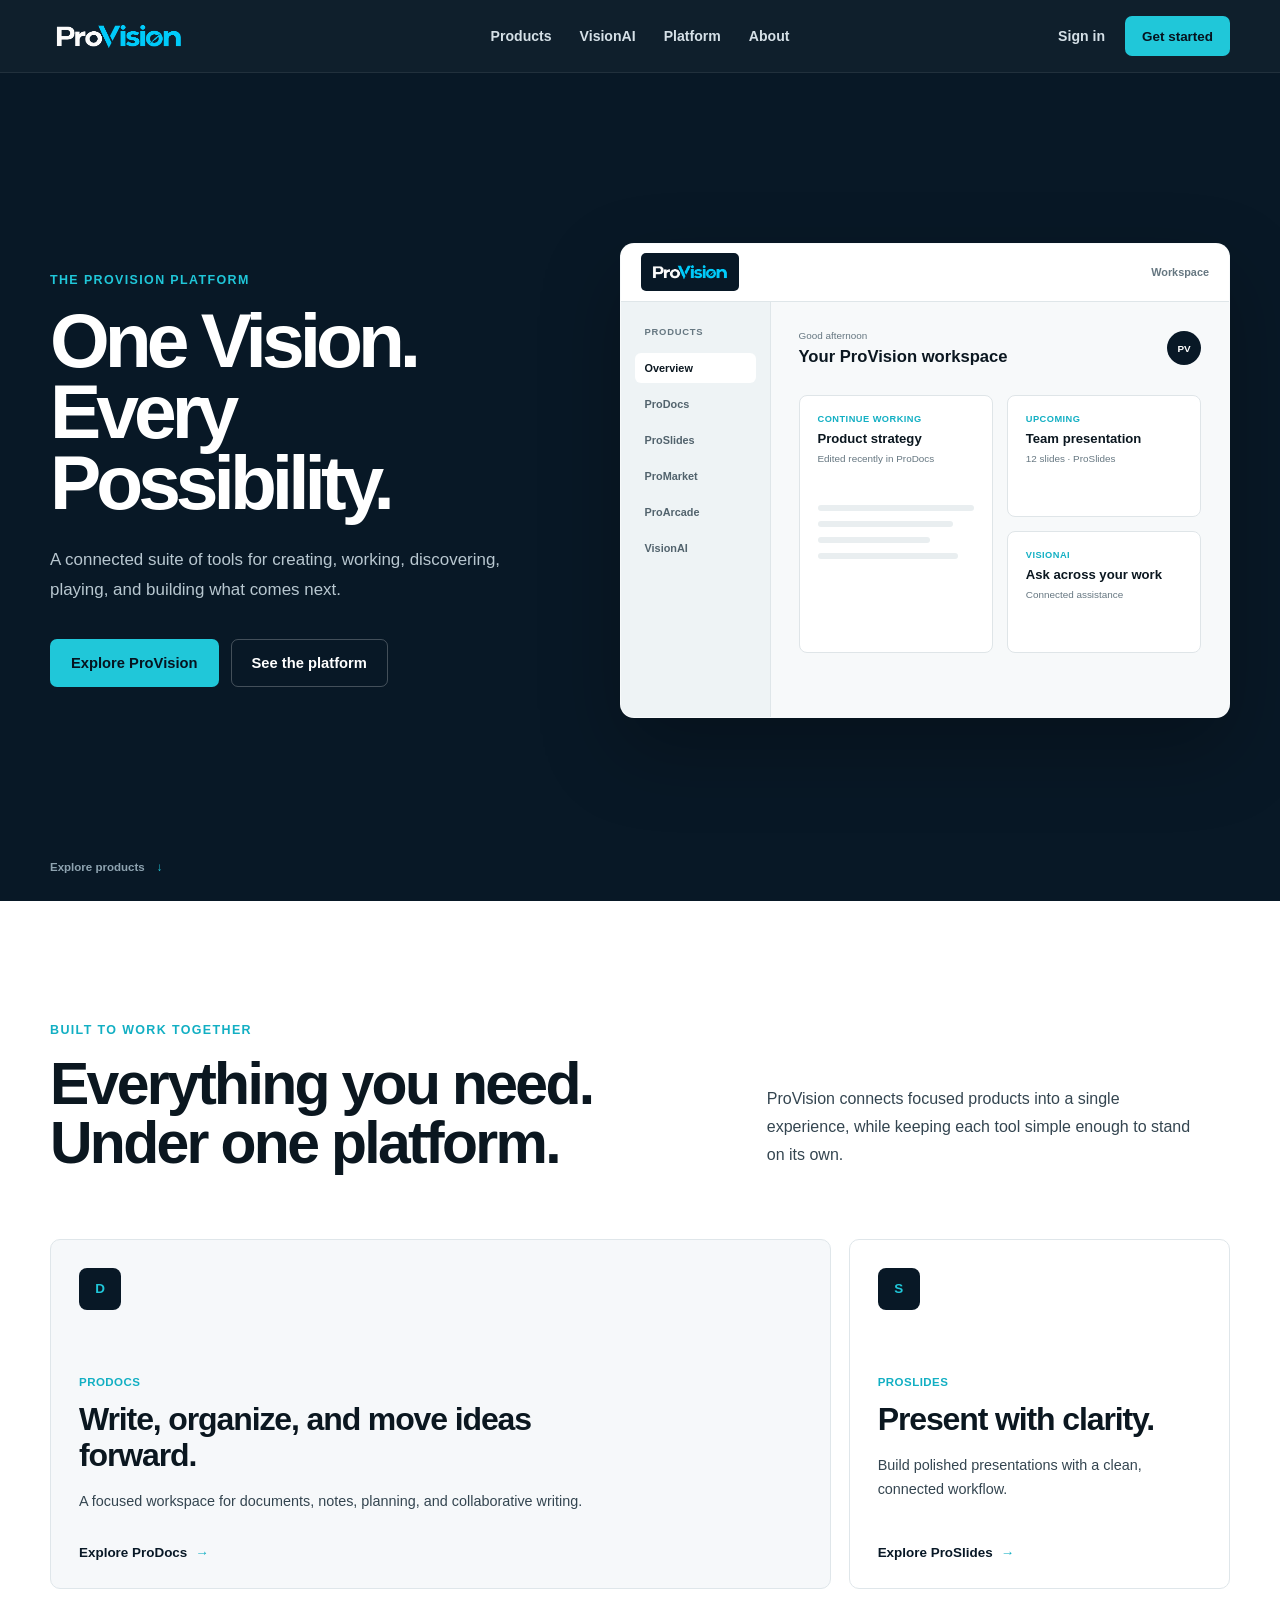
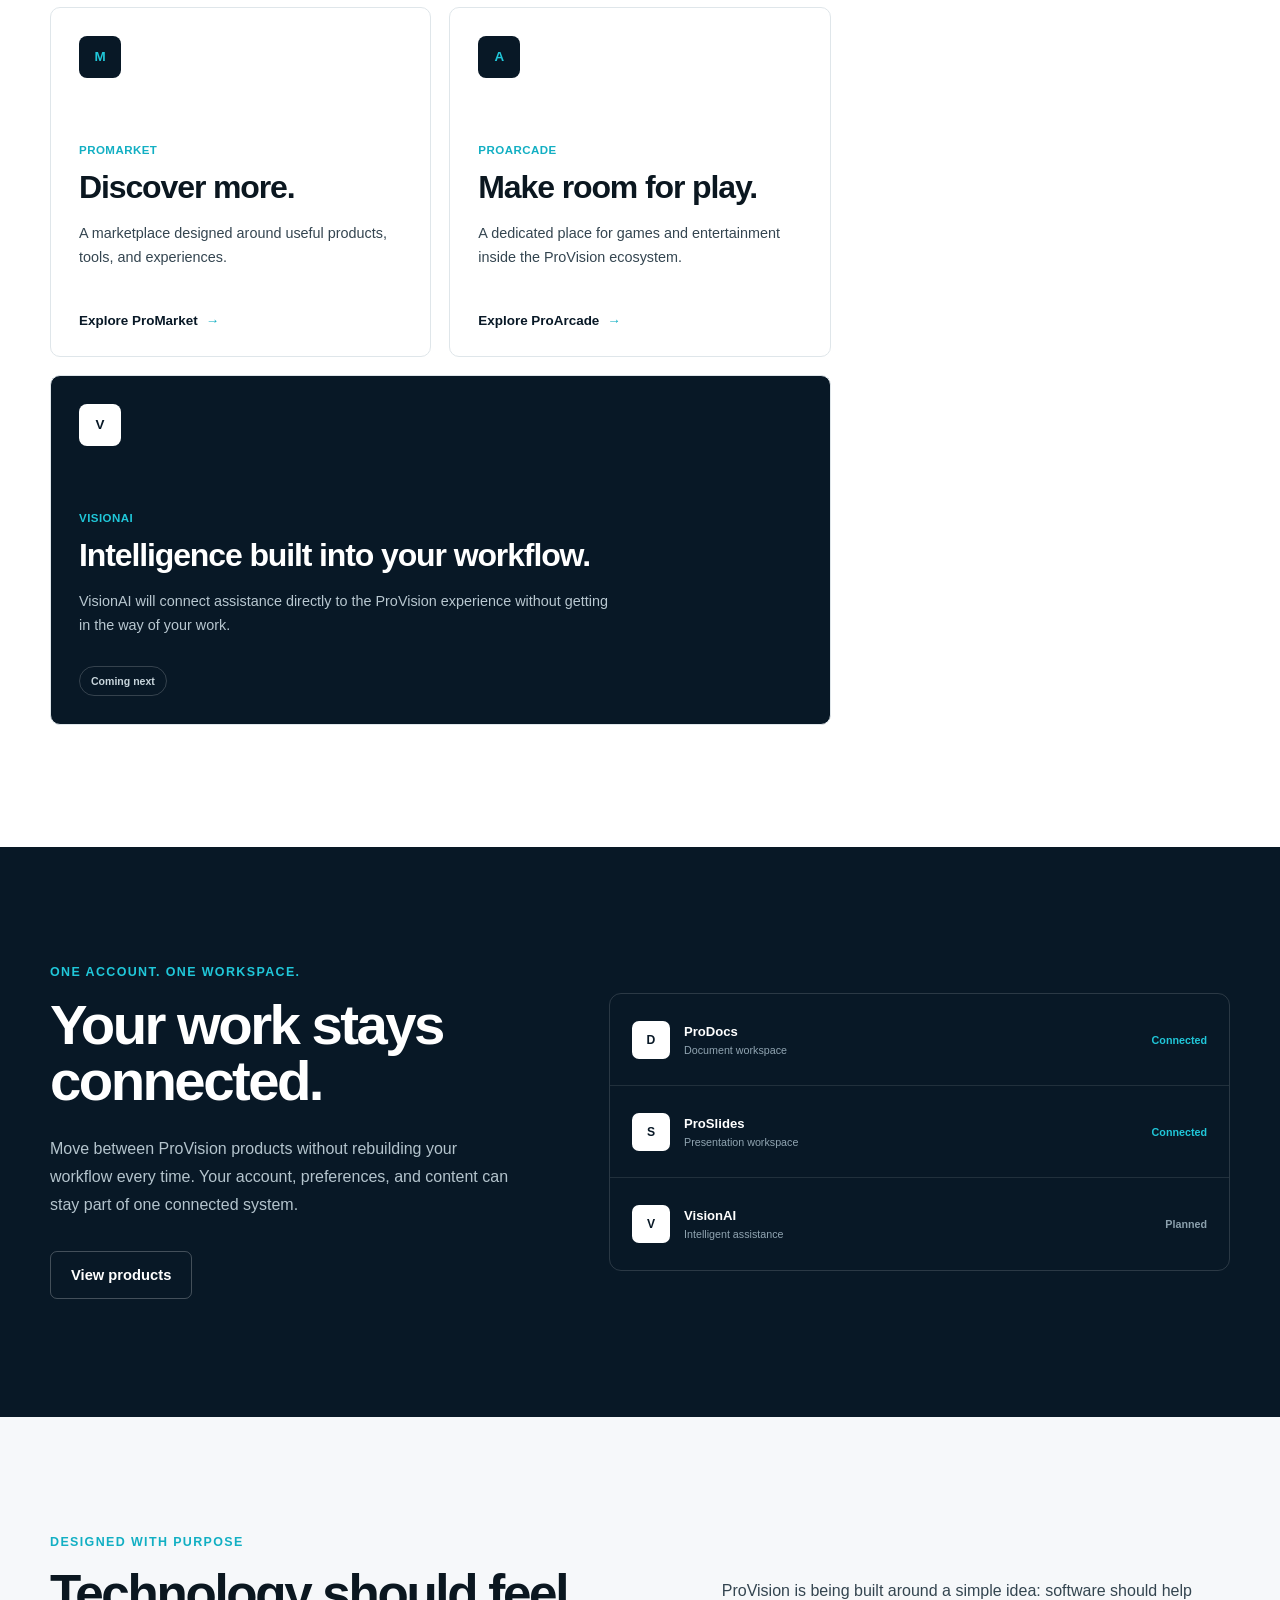
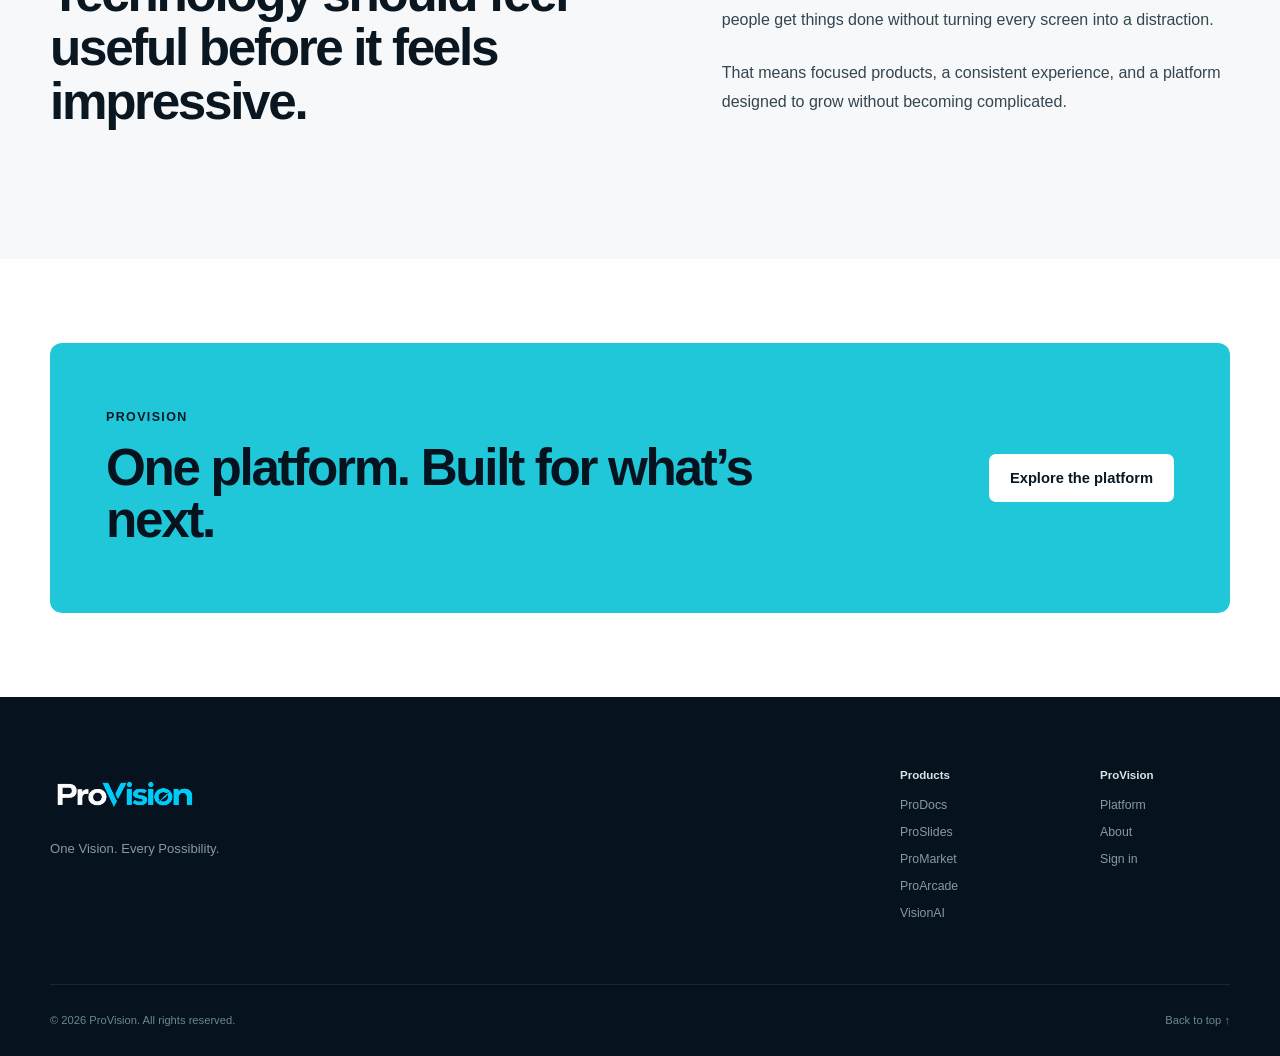
==== commit 21c7f776: "Add versioning to CSS and JS file links" ====
--- a/index.html
+++ b/index.html
@@ -21,7 +21,7 @@
     rel="stylesheet"
   />
 
-  <link rel="stylesheet" href="styles.css" />
+<link rel="stylesheet" href="styles.css?v=2" />
 </head>
 
 <body>
@@ -893,7 +893,7 @@
   </footer>
 
 
-  <script src="script.js"></script>
+ <script src="script.js?v=2"></script>
 
 </body>
 </html>
--- a/styles.css
+++ b/styles.css
@@ -31,6 +31,7 @@
   --shadow-soft:
     0 18px 45px rgba(4, 21, 34, 0.08);
 }
+
 
 
 /* =========================================================
@@ -103,6 +104,7 @@
 }
 
 
+
 /* =========================================================
    TYPOGRAPHY
    ========================================================= */
@@ -124,6 +126,7 @@
 .eyebrow-dark {
   color: var(--cyan-600);
 }
+
 
 
 /* =========================================================
@@ -203,6 +206,7 @@
 }
 
 
+
 /* =========================================================
    HEADER
    ========================================================= */
@@ -240,6 +244,7 @@
 }
 
 
+
 /* BRAND */
 
 .brand {
@@ -248,71 +253,23 @@
   width: fit-content;
 
   align-items: center;
-
-  gap: 11px;
-
-  font-weight: 800;
-}
-
-
-.brand-mark {
-  position: relative;
-
-  display: inline-flex;
-
-  width: 28px;
-  height: 28px;
-
-  align-items: center;
-  justify-content: center;
-
-  border:
-    2px solid var(--cyan-500);
-
-  border-radius: 50%;
-}
-
-
-.brand-mark::before,
-.brand-mark::after,
-.brand-mark span {
-  content: "";
-
-  position: absolute;
-
-  background: var(--cyan-500);
-}
-
-
-.brand-mark::before {
-  width: 2px;
-  height: 12px;
-
-  transform: rotate(45deg);
-}
-
-
-.brand-mark::after {
-  width: 2px;
-  height: 12px;
-
-  transform: rotate(-45deg);
-}
-
-
-.brand-mark span {
-  width: 6px;
-  height: 6px;
-
-  border-radius: 50%;
-}
-
-
-.brand-name {
-  font-size: 1rem;
-
-  letter-spacing: -0.02em;
-}
+}
+
+
+.brand-logo {
+  display: block;
+
+  width: 138px;
+  height: auto;
+
+  object-fit: contain;
+}
+
+
+.brand-logo-footer {
+  width: 150px;
+}
+
 
 
 /* NAVIGATION */
@@ -352,6 +309,7 @@
 
   gap: 20px;
 }
+
 
 
 /* MOBILE MENU */
@@ -410,6 +368,7 @@
   transform:
     rotate(-45deg);
 }
+
 
 
 /* =========================================================
@@ -496,6 +455,7 @@
 }
 
 
+
 /* =========================================================
    HERO PRODUCT PREVIEW
    ========================================================= */
@@ -545,6 +505,7 @@
 }
 
 
+
 /* TOPBAR */
 
 .stage-topbar {
@@ -568,22 +529,30 @@
   display: inline-flex;
 
   align-items: center;
-
-  gap: 9px;
-
-  font-size: 0.78rem;
-  font-weight: 800;
-}
-
-
-.mini-mark {
-  width: 10px;
-  height: 10px;
-
-  border:
-    2px solid var(--cyan-600);
-
-  border-radius: 50%;
+}
+
+
+.stage-logo-background {
+  display: inline-flex;
+
+  align-items: center;
+  justify-content: center;
+
+  border-radius: 5px;
+
+  padding: 5px 8px;
+
+  background: var(--navy-900);
+}
+
+
+.stage-logo {
+  display: block;
+
+  width: 82px;
+  height: auto;
+
+  object-fit: contain;
 }
 
 
@@ -593,6 +562,7 @@
   font-size: 0.68rem;
   font-weight: 600;
 }
+
 
 
 /* BODY */
@@ -606,6 +576,7 @@
     150px
     1fr;
 }
+
 
 
 /* SIDEBAR */
@@ -662,6 +633,7 @@
 }
 
 
+
 /* CONTENT */
 
 .stage-content {
@@ -784,6 +756,7 @@
 }
 
 
+
 /* FAKE DOCUMENT */
 
 .document-lines {
@@ -823,6 +796,7 @@
 }
 
 
+
 /* HERO SCROLL */
 
 .hero-scroll {
@@ -847,6 +821,7 @@
 .scroll-arrow {
   color: var(--cyan-500);
 }
+
 
 
 /* =========================================================
@@ -913,6 +888,7 @@
 }
 
 
+
 /* PRODUCT GRID */
 
 .product-grid {
@@ -982,6 +958,7 @@
 }
 
 
+
 /* ICON */
 
 .product-icon {
@@ -1009,6 +986,7 @@
 
   color: var(--navy-900);
 }
+
 
 
 /* CARD COPY */
@@ -1077,6 +1055,7 @@
 }
 
 
+
 /* CARD LINK */
 
 .card-link {
@@ -1104,6 +1083,7 @@
 }
 
 
+
 /* STATUS */
 
 .status-pill {
@@ -1123,6 +1103,7 @@
   font-size: 0.66rem;
   font-weight: 700;
 }
+
 
 
 /* =========================================================
@@ -1175,6 +1156,7 @@
 }
 
 
+
 /* CONNECTION PANEL */
 
 .platform-panel {
@@ -1270,6 +1252,7 @@
 .connection-state-muted {
   color: #8ba0ad;
 }
+
 
 
 /* =========================================================
@@ -1327,6 +1310,7 @@
 }
 
 
+
 /* =========================================================
    CTA
    ========================================================= */
@@ -1377,6 +1361,7 @@
 }
 
 
+
 /* =========================================================
    FOOTER
    ========================================================= */
@@ -1476,6 +1461,7 @@
 }
 
 
+
 /* =========================================================
    TABLET
    ========================================================= */
@@ -1548,6 +1534,7 @@
   }
 
 }
+
 
 
 /* =========================================================
@@ -1575,6 +1562,11 @@
   }
 
 
+  .brand-logo {
+    width: 122px;
+  }
+
+
   .header-actions {
     display: none;
   }
@@ -1629,6 +1621,7 @@
       15px
       4px;
   }
+
 
 
   /* HERO */
@@ -1656,6 +1649,7 @@
   }
 
 
+
   /* PRODUCT PREVIEW */
 
   .stage-body {
@@ -1673,6 +1667,12 @@
   .stage-content {
     padding: 22px;
   }
+
+
+  .stage-logo {
+    width: 72px;
+  }
+
 
 
   /* SECTION HEADINGS */
@@ -1691,6 +1691,7 @@
   }
 
 
+
   /* PRODUCTS */
 
   .product-grid {
@@ -1712,6 +1713,7 @@
   }
 
 
+
   /* CTA */
 
   .cta-section {
@@ -1730,6 +1732,7 @@
   }
 
 
+
   /* FOOTER */
 
   .footer-main {
@@ -1754,6 +1757,7 @@
   }
 
 }
+
 
 
 /* =========================================================
@@ -1789,6 +1793,7 @@
   }
 
 }
+
 
 
 /* =========================================================
